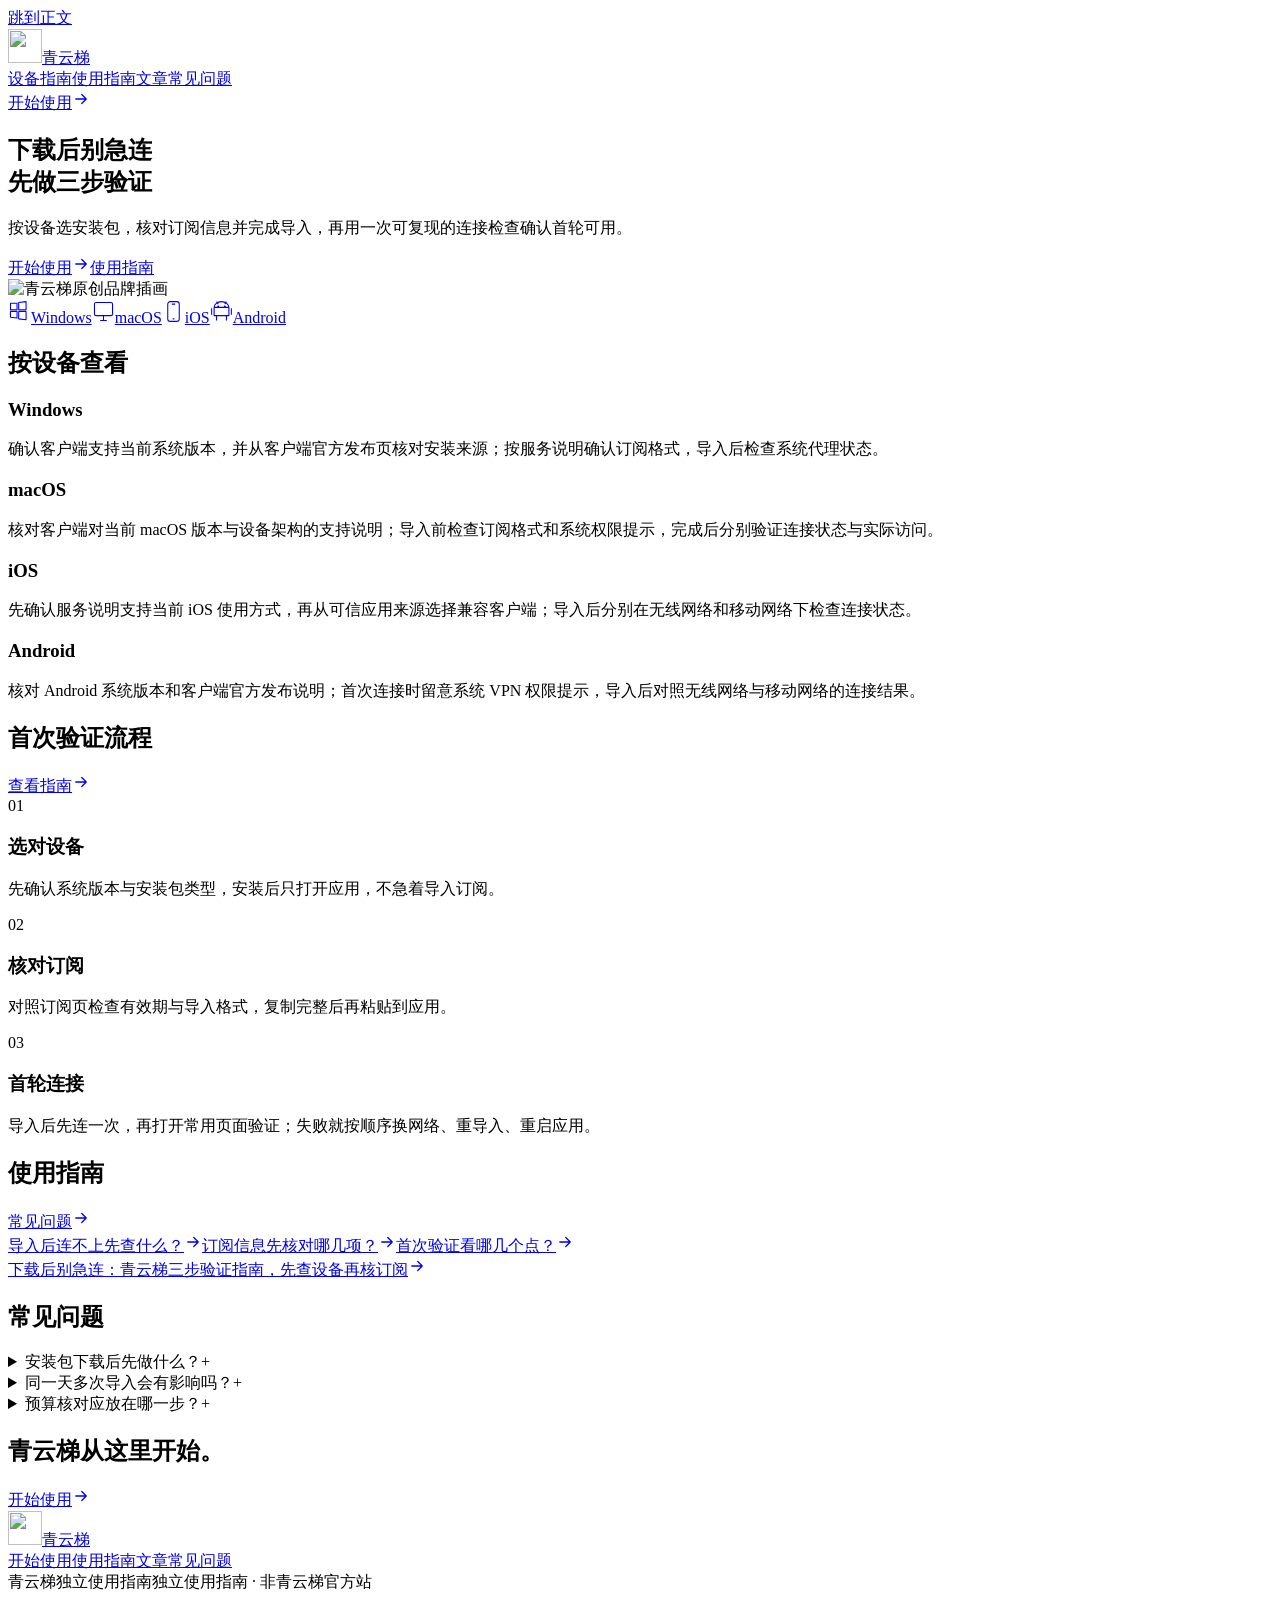
==== index.html @ 34359ef3 "Initialize static site" ====
<!doctype html>
<html lang="zh-CN"><head>
<meta charset="utf-8">
<meta name="viewport" content="width=device-width,initial-scale=1">
<meta name="robots" content="index,follow">
<meta name="description" content="按设备选安装包，核对订阅信息并完成导入，再用一次可复现的连接检查确认首轮可用。">
<title>青云梯使用指南：下载后别急连 先做三步验证</title>
<link rel="canonical" href="https://qingyuntop.com.cn/">
<link rel="icon" href="favicon.svg" type="image/svg+xml">
<meta property="og:type" content="website">
<meta property="og:site_name" content="青云梯使用指南">
<meta property="og:title" content="青云梯使用指南：下载后别急连 先做三步验证">
<meta property="og:description" content="按设备选安装包，核对订阅信息并完成导入，再用一次可复现的连接检查确认首轮可用。">
<meta property="og:url" content="https://qingyuntop.com.cn/">
<meta property="og:locale" content="zh_CN">
<meta name="twitter:card" content="summary">
<link rel="stylesheet" href="styles.css">
<link rel="stylesheet" href="polish.css">
<link rel="stylesheet" href="motion.css">
<script type="application/ld+json">{"@context":"https://schema.org","@type":"WebSite","name":"青云梯使用指南","url":"https://qingyuntop.com.cn/","description":"按设备选安装包，核对订阅信息并完成导入，再用一次可复现的连接检查确认首轮可用。","inLanguage":"zh-CN"}</script>
</head>

<body class="site steps" style="--accent:#32746b;--soft:#edf4f1"><a class="skip" href="#main">跳到正文</a>
<header class="site-header"><div class="nav-wrap"><a class="brand" href="#main" aria-label="青云梯首页"><img src="assets/logo.svg" width="34" height="34" alt=""><span>青云梯</span></a><nav aria-label="主导航"><a href="#devices">设备指南</a><a href="#guides">使用指南</a><a href="articles/qingyun-guide.html">文章</a><a href="#questions">常见问题</a></nav><a class="header-action" href="#start">开始使用<svg viewBox="0 0 24 24" width="18" height="18" fill="none" aria-hidden="true"><path d="M5 12h14m-6-6 6 6-6 6" stroke="currentColor" stroke-width="1.7" stroke-linecap="round" stroke-linejoin="round"/></svg></a></div></header>
<main id="main"><div class="hero-wrap"><section class="hero"><div class="hero-copy"><h1><span>下载后别急连<br>先做三步验证</span></h1><p>按设备选安装包，核对订阅信息并完成导入，再用一次可复现的连接检查确认首轮可用。</p><div class="actions"><a class="button" href="#start">开始使用<svg viewBox="0 0 24 24" width="18" height="18" fill="none" aria-hidden="true"><path d="M5 12h14m-6-6 6 6-6 6" stroke="currentColor" stroke-width="1.7" stroke-linecap="round" stroke-linejoin="round"/></svg></a><a class="text-link" href="#guides">使用指南</a></div></div><div class="hero-art"><img src="assets/qingyun-hero.svg" width="800" height="600" alt="青云梯原创品牌插画" fetchpriority="high"></div></section></div><div class="page-wrap"><nav id="devices" class="device-strip" aria-label="按设备查看指南"><a href="#device-windows"><svg viewBox="0 0 28 28" width="23" height="23" fill="none" stroke="currentColor" stroke-width="1.3" stroke-linejoin="round" aria-hidden="true"><path d="M3 4h8v8H3zm10-1 9-1v10h-9zM3 14h8v8l-8-1zm10 0h9v10l-9-1z"/></svg><span>Windows</span></a><a href="#device-macos"><svg viewBox="0 0 28 28" width="23" height="23" fill="none" stroke="currentColor" stroke-width="1.3" stroke-linejoin="round" aria-hidden="true"><rect x="3" y="3" width="22" height="16" rx="2"/><path d="M10 25h8m-4-6v6"/></svg><span>macOS</span></a><a href="#device-ios"><svg viewBox="0 0 28 28" width="23" height="23" fill="none" stroke="currentColor" stroke-width="1.3" stroke-linejoin="round" aria-hidden="true"><rect x="7" y="2" width="14" height="24" rx="3"/><path d="M12 5h4m-3 18h2"/></svg><span>iOS</span></a><a href="#device-android"><svg viewBox="0 0 28 28" width="23" height="23" fill="none" stroke="currentColor" stroke-width="1.3" stroke-linejoin="round" aria-hidden="true"><path d="M5 19h18V9H5v10ZM5 9a9 7 0 0 1 18 0M8 2l2 3m10-3-2 3M8 19v6m12-6v6M2 10v8m24-8v8"/><circle cx="10" cy="8" r=".6"/><circle cx="18" cy="8" r=".6"/></svg><span>Android</span></a></nav>
<section class="device-guides" aria-label="按设备核对指南"><div class="section-head"><h2>按设备查看</h2></div><div class="device-guide-grid"><article id="device-windows"><h3>Windows</h3><p>确认客户端支持当前系统版本，并从客户端官方发布页核对安装来源；按服务说明确认订阅格式，导入后检查系统代理状态。</p></article><article id="device-macos"><h3>macOS</h3><p>核对客户端对当前 macOS 版本与设备架构的支持说明；导入前检查订阅格式和系统权限提示，完成后分别验证连接状态与实际访问。</p></article><article id="device-ios"><h3>iOS</h3><p>先确认服务说明支持当前 iOS 使用方式，再从可信应用来源选择兼容客户端；导入后分别在无线网络和移动网络下检查连接状态。</p></article><article id="device-android"><h3>Android</h3><p>核对 Android 系统版本和客户端官方发布说明；首次连接时留意系统 VPN 权限提示，导入后对照无线网络与移动网络的连接结果。</p></article></div></section>
<section id="start" class="start-section"><div class="section-head"><h2>首次验证流程</h2><a href="#guides" class="text-link">查看指南<svg viewBox="0 0 24 24" width="18" height="18" fill="none" aria-hidden="true"><path d="M5 12h14m-6-6 6 6-6 6" stroke="currentColor" stroke-width="1.7" stroke-linecap="round" stroke-linejoin="round"/></svg></a></div><div class="start-grid"><article class="start-item"><span class="step-number">01</span><h3>选对设备</h3><p>先确认系统版本与安装包类型，安装后只打开应用，不急着导入订阅。</p></article><article class="start-item"><span class="step-number">02</span><h3>核对订阅</h3><p>对照订阅页检查有效期与导入格式，复制完整后再粘贴到应用。</p></article><article class="start-item"><span class="step-number">03</span><h3>首轮连接</h3><p>导入后先连一次，再打开常用页面验证；失败就按顺序换网络、重导入、重启应用。</p></article></div></section>
<section id="guides" class="guides-section"><div class="section-head"><h2>使用指南</h2><a href="#questions" class="text-link">常见问题<svg viewBox="0 0 24 24" width="18" height="18" fill="none" aria-hidden="true"><path d="M5 12h14m-6-6 6 6-6 6" stroke="currentColor" stroke-width="1.7" stroke-linecap="round" stroke-linejoin="round"/></svg></a></div><div class="guide-grid"><a class="guide-item" href="#question-1"><span class="guide-title">导入后连不上先查什么？</span><svg viewBox="0 0 24 24" width="18" height="18" fill="none" aria-hidden="true"><path d="M5 12h14m-6-6 6 6-6 6" stroke="currentColor" stroke-width="1.7" stroke-linecap="round" stroke-linejoin="round"/></svg></a><a class="guide-item" href="#question-2"><span class="guide-title">订阅信息先核对哪几项？</span><svg viewBox="0 0 24 24" width="18" height="18" fill="none" aria-hidden="true"><path d="M5 12h14m-6-6 6 6-6 6" stroke="currentColor" stroke-width="1.7" stroke-linecap="round" stroke-linejoin="round"/></svg></a><a class="guide-item" href="#question-3"><span class="guide-title">首次验证看哪几个点？</span><svg viewBox="0 0 24 24" width="18" height="18" fill="none" aria-hidden="true"><path d="M5 12h14m-6-6 6 6-6 6" stroke="currentColor" stroke-width="1.7" stroke-linecap="round" stroke-linejoin="round"/></svg></a></div><a class="article-entry" href="articles/qingyun-guide.html"><span>下载后别急连：青云梯三步验证指南，先查设备再核订阅</span><svg viewBox="0 0 24 24" width="18" height="18" fill="none" aria-hidden="true"><path d="M5 12h14m-6-6 6 6-6 6" stroke="currentColor" stroke-width="1.7" stroke-linecap="round" stroke-linejoin="round"/></svg></a></section>
<section id="questions" class="questions-section"><h2>常见问题</h2><div class="questions-list"><details id="question-1"><summary>安装包下载后先做什么？<span aria-hidden="true">+</span></summary><p>先核对系统版本与安装包类型，完成安装后只打开应用看首页状态，不急着粘贴订阅。</p></details><details id="question-2"><summary>同一天多次导入会有影响吗？<span aria-hidden="true">+</span></summary><p>不需要反复导入。每次导入后只做一次连接测试；若失败，先核对订阅是否完整与有效，再决定是否重新导入。</p></details><details id="question-3"><summary>预算核对应放在哪一步？<span aria-hidden="true">+</span></summary><p>放在确认订阅周期与续费方式之前：先列可接受周期和总支出，再对照订阅页；信息缺失就暂缓购买或续费。</p></details></div></section>
<section class="closing"><h2>青云梯<span>从这里开始。</span></h2><a href="#start" class="button">开始使用<svg viewBox="0 0 24 24" width="18" height="18" fill="none" aria-hidden="true"><path d="M5 12h14m-6-6 6 6-6 6" stroke="currentColor" stroke-width="1.7" stroke-linecap="round" stroke-linejoin="round"/></svg></a></section></div></main>
<footer><div class="footer-main"><a class="brand" href="#main"><img src="assets/logo.svg" width="34" height="34" alt=""><span>青云梯</span></a><nav aria-label="页脚导航"><a href="#start">开始使用</a><a href="#guides">使用指南</a><a href="articles/qingyun-guide.html">文章</a><a href="#questions">常见问题</a></nav></div><div class="footer-base"><span>青云梯独立使用指南</span><span>独立使用指南 · 非青云梯官方站</span></div></footer></body></html>
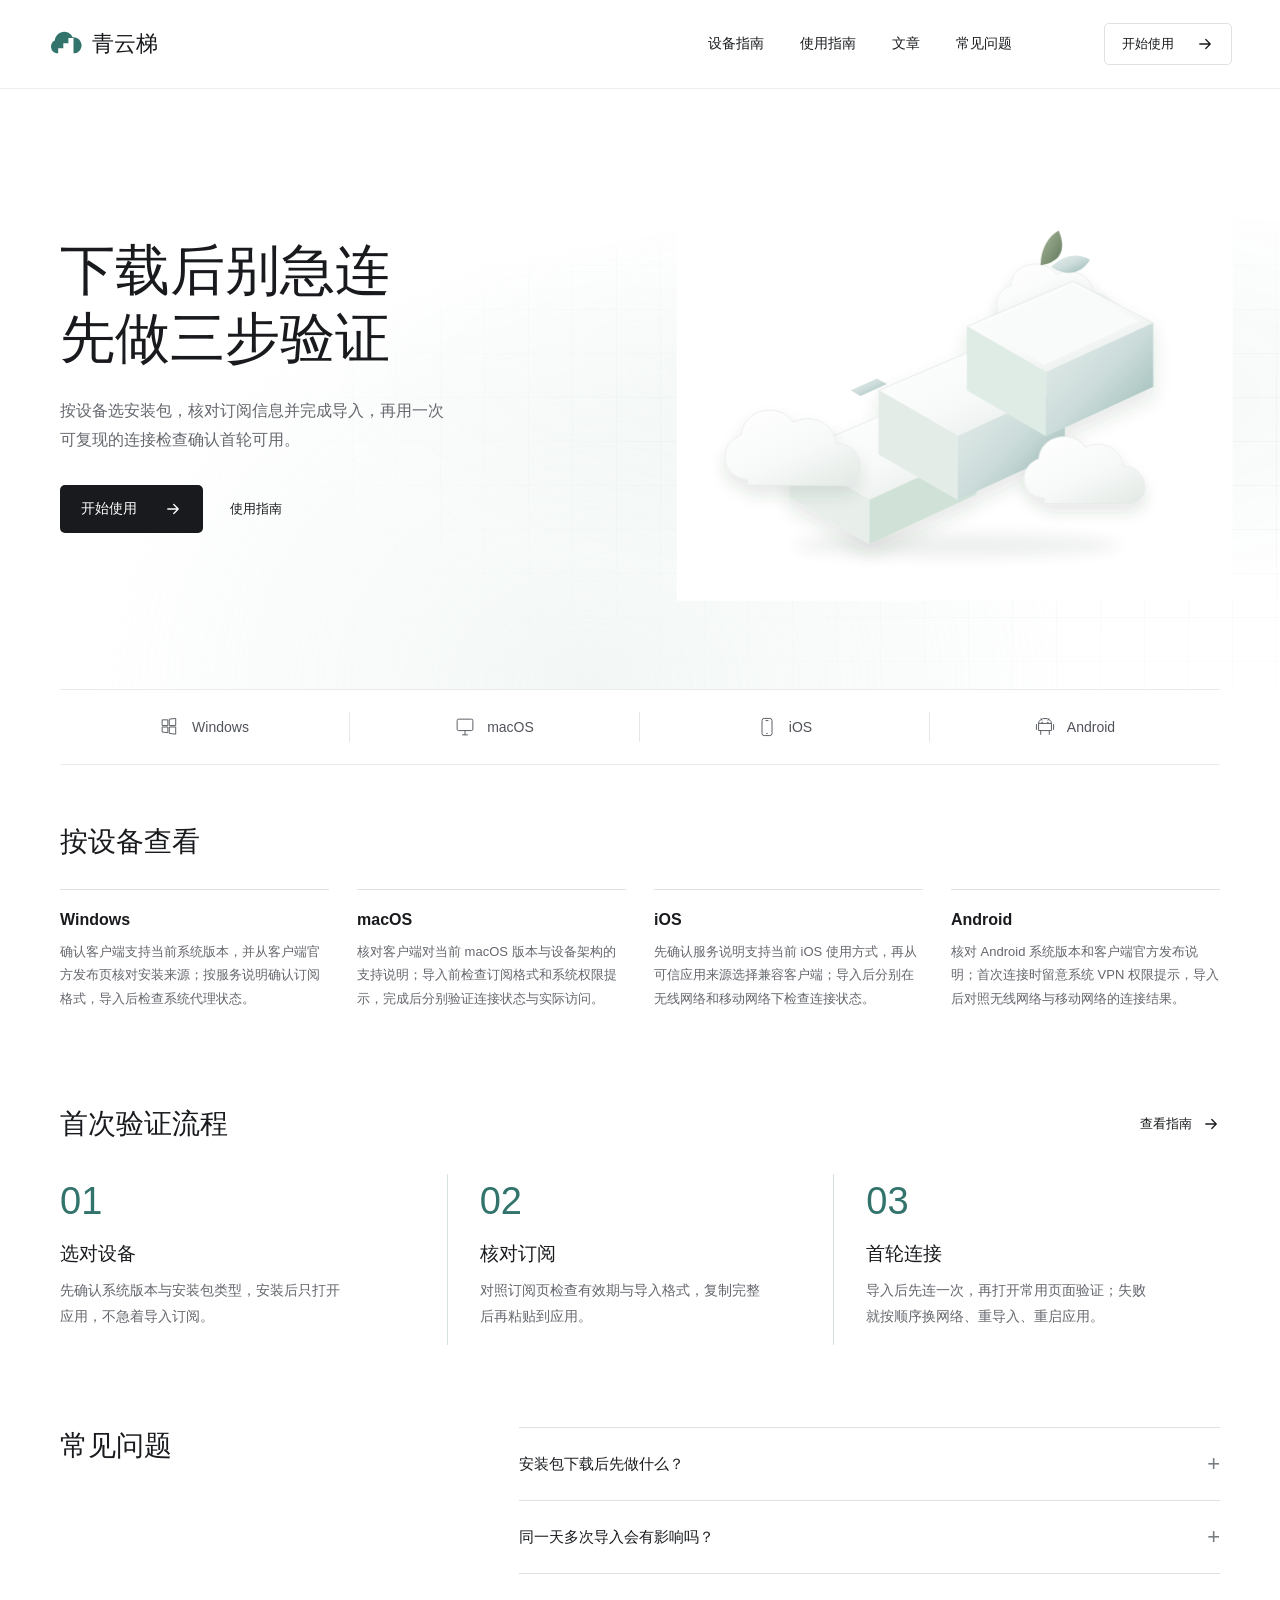
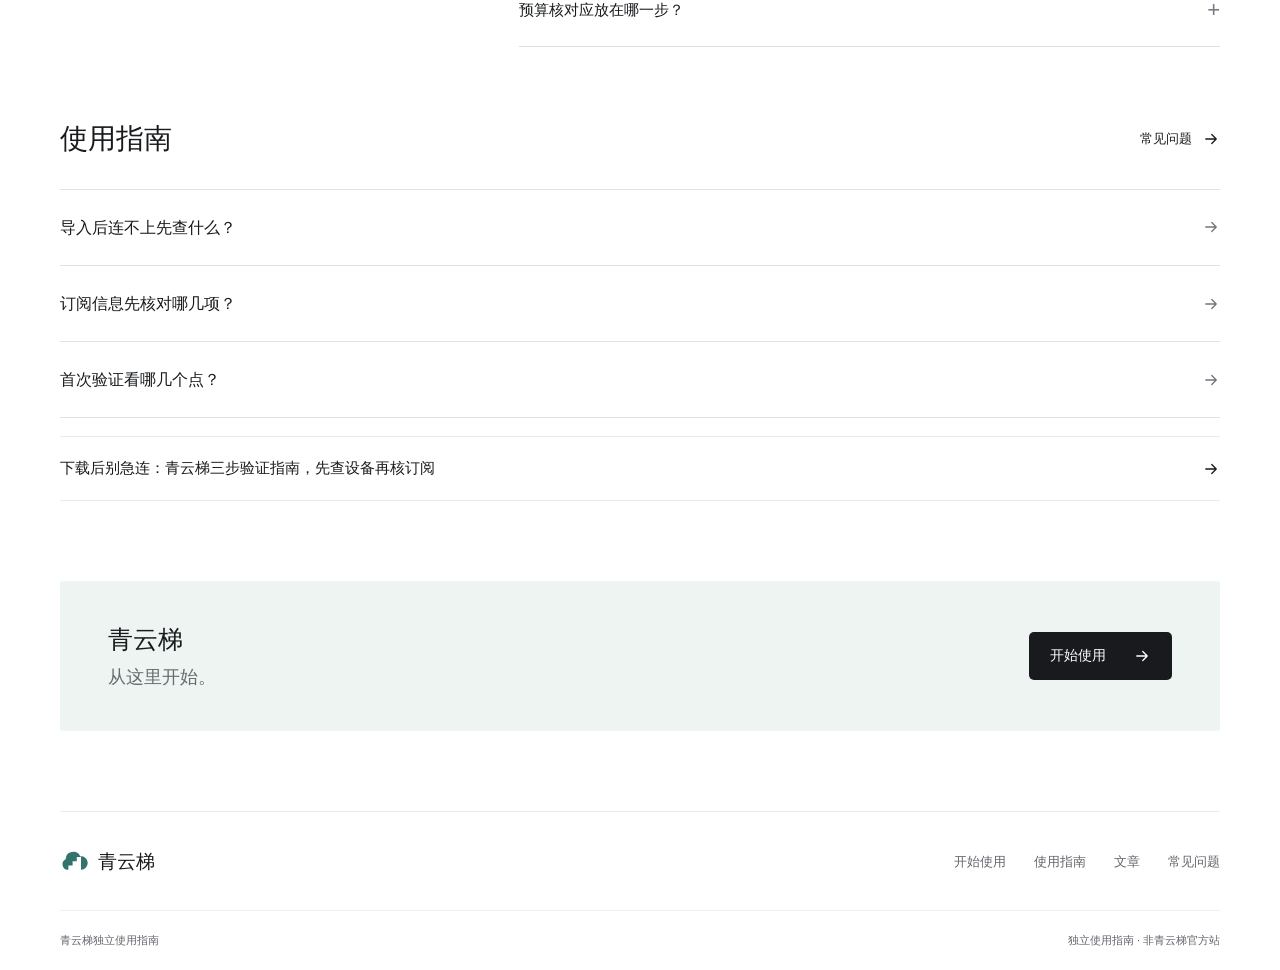
==== commit b3440e92: "feat: publish sponsored popup across site pages" ====
--- a/index.html
+++ b/index.html
@@ -1,31 +1,33 @@
-<!doctype html>
-<html lang="zh-CN"><head>
-<meta charset="utf-8">
-<meta name="viewport" content="width=device-width,initial-scale=1">
-<meta name="robots" content="index,follow">
-<meta name="description" content="按设备选安装包，核对订阅信息并完成导入，再用一次可复现的连接检查确认首轮可用。">
-<title>青云梯使用指南：下载后别急连 先做三步验证</title>
-<link rel="canonical" href="https://qingyuntop.com.cn/">
-<link rel="icon" href="favicon.svg" type="image/svg+xml">
-<meta property="og:type" content="website">
-<meta property="og:site_name" content="青云梯使用指南">
-<meta property="og:title" content="青云梯使用指南：下载后别急连 先做三步验证">
-<meta property="og:description" content="按设备选安装包，核对订阅信息并完成导入，再用一次可复现的连接检查确认首轮可用。">
-<meta property="og:url" content="https://qingyuntop.com.cn/">
-<meta property="og:locale" content="zh_CN">
-<meta name="twitter:card" content="summary">
-<link rel="stylesheet" href="styles.css">
-<link rel="stylesheet" href="polish.css">
-<link rel="stylesheet" href="motion.css">
-<script type="application/ld+json">{"@context":"https://schema.org","@type":"WebSite","name":"青云梯使用指南","url":"https://qingyuntop.com.cn/","description":"按设备选安装包，核对订阅信息并完成导入，再用一次可复现的连接检查确认首轮可用。","inLanguage":"zh-CN"}</script>
-</head>
-
-<body class="site steps" style="--accent:#32746b;--soft:#edf4f1"><a class="skip" href="#main">跳到正文</a>
-<header class="site-header"><div class="nav-wrap"><a class="brand" href="#main" aria-label="青云梯首页"><img src="assets/logo.svg" width="34" height="34" alt=""><span>青云梯</span></a><nav aria-label="主导航"><a href="#devices">设备指南</a><a href="#guides">使用指南</a><a href="articles/qingyun-guide.html">文章</a><a href="#questions">常见问题</a></nav><a class="header-action" href="#start">开始使用<svg viewBox="0 0 24 24" width="18" height="18" fill="none" aria-hidden="true"><path d="M5 12h14m-6-6 6 6-6 6" stroke="currentColor" stroke-width="1.7" stroke-linecap="round" stroke-linejoin="round"/></svg></a></div></header>
-<main id="main"><div class="hero-wrap"><section class="hero"><div class="hero-copy"><h1><span>下载后别急连<br>先做三步验证</span></h1><p>按设备选安装包，核对订阅信息并完成导入，再用一次可复现的连接检查确认首轮可用。</p><div class="actions"><a class="button" href="#start">开始使用<svg viewBox="0 0 24 24" width="18" height="18" fill="none" aria-hidden="true"><path d="M5 12h14m-6-6 6 6-6 6" stroke="currentColor" stroke-width="1.7" stroke-linecap="round" stroke-linejoin="round"/></svg></a><a class="text-link" href="#guides">使用指南</a></div></div><div class="hero-art"><img src="assets/qingyun-hero.svg" width="800" height="600" alt="青云梯原创品牌插画" fetchpriority="high"></div></section></div><div class="page-wrap"><nav id="devices" class="device-strip" aria-label="按设备查看指南"><a href="#device-windows"><svg viewBox="0 0 28 28" width="23" height="23" fill="none" stroke="currentColor" stroke-width="1.3" stroke-linejoin="round" aria-hidden="true"><path d="M3 4h8v8H3zm10-1 9-1v10h-9zM3 14h8v8l-8-1zm10 0h9v10l-9-1z"/></svg><span>Windows</span></a><a href="#device-macos"><svg viewBox="0 0 28 28" width="23" height="23" fill="none" stroke="currentColor" stroke-width="1.3" stroke-linejoin="round" aria-hidden="true"><rect x="3" y="3" width="22" height="16" rx="2"/><path d="M10 25h8m-4-6v6"/></svg><span>macOS</span></a><a href="#device-ios"><svg viewBox="0 0 28 28" width="23" height="23" fill="none" stroke="currentColor" stroke-width="1.3" stroke-linejoin="round" aria-hidden="true"><rect x="7" y="2" width="14" height="24" rx="3"/><path d="M12 5h4m-3 18h2"/></svg><span>iOS</span></a><a href="#device-android"><svg viewBox="0 0 28 28" width="23" height="23" fill="none" stroke="currentColor" stroke-width="1.3" stroke-linejoin="round" aria-hidden="true"><path d="M5 19h18V9H5v10ZM5 9a9 7 0 0 1 18 0M8 2l2 3m10-3-2 3M8 19v6m12-6v6M2 10v8m24-8v8"/><circle cx="10" cy="8" r=".6"/><circle cx="18" cy="8" r=".6"/></svg><span>Android</span></a></nav>
-<section class="device-guides" aria-label="按设备核对指南"><div class="section-head"><h2>按设备查看</h2></div><div class="device-guide-grid"><article id="device-windows"><h3>Windows</h3><p>确认客户端支持当前系统版本，并从客户端官方发布页核对安装来源；按服务说明确认订阅格式，导入后检查系统代理状态。</p></article><article id="device-macos"><h3>macOS</h3><p>核对客户端对当前 macOS 版本与设备架构的支持说明；导入前检查订阅格式和系统权限提示，完成后分别验证连接状态与实际访问。</p></article><article id="device-ios"><h3>iOS</h3><p>先确认服务说明支持当前 iOS 使用方式，再从可信应用来源选择兼容客户端；导入后分别在无线网络和移动网络下检查连接状态。</p></article><article id="device-android"><h3>Android</h3><p>核对 Android 系统版本和客户端官方发布说明；首次连接时留意系统 VPN 权限提示，导入后对照无线网络与移动网络的连接结果。</p></article></div></section>
-<section id="start" class="start-section"><div class="section-head"><h2>首次验证流程</h2><a href="#guides" class="text-link">查看指南<svg viewBox="0 0 24 24" width="18" height="18" fill="none" aria-hidden="true"><path d="M5 12h14m-6-6 6 6-6 6" stroke="currentColor" stroke-width="1.7" stroke-linecap="round" stroke-linejoin="round"/></svg></a></div><div class="start-grid"><article class="start-item"><span class="step-number">01</span><h3>选对设备</h3><p>先确认系统版本与安装包类型，安装后只打开应用，不急着导入订阅。</p></article><article class="start-item"><span class="step-number">02</span><h3>核对订阅</h3><p>对照订阅页检查有效期与导入格式，复制完整后再粘贴到应用。</p></article><article class="start-item"><span class="step-number">03</span><h3>首轮连接</h3><p>导入后先连一次，再打开常用页面验证；失败就按顺序换网络、重导入、重启应用。</p></article></div></section>
-<section id="guides" class="guides-section"><div class="section-head"><h2>使用指南</h2><a href="#questions" class="text-link">常见问题<svg viewBox="0 0 24 24" width="18" height="18" fill="none" aria-hidden="true"><path d="M5 12h14m-6-6 6 6-6 6" stroke="currentColor" stroke-width="1.7" stroke-linecap="round" stroke-linejoin="round"/></svg></a></div><div class="guide-grid"><a class="guide-item" href="#question-1"><span class="guide-title">导入后连不上先查什么？</span><svg viewBox="0 0 24 24" width="18" height="18" fill="none" aria-hidden="true"><path d="M5 12h14m-6-6 6 6-6 6" stroke="currentColor" stroke-width="1.7" stroke-linecap="round" stroke-linejoin="round"/></svg></a><a class="guide-item" href="#question-2"><span class="guide-title">订阅信息先核对哪几项？</span><svg viewBox="0 0 24 24" width="18" height="18" fill="none" aria-hidden="true"><path d="M5 12h14m-6-6 6 6-6 6" stroke="currentColor" stroke-width="1.7" stroke-linecap="round" stroke-linejoin="round"/></svg></a><a class="guide-item" href="#question-3"><span class="guide-title">首次验证看哪几个点？</span><svg viewBox="0 0 24 24" width="18" height="18" fill="none" aria-hidden="true"><path d="M5 12h14m-6-6 6 6-6 6" stroke="currentColor" stroke-width="1.7" stroke-linecap="round" stroke-linejoin="round"/></svg></a></div><a class="article-entry" href="articles/qingyun-guide.html"><span>下载后别急连：青云梯三步验证指南，先查设备再核订阅</span><svg viewBox="0 0 24 24" width="18" height="18" fill="none" aria-hidden="true"><path d="M5 12h14m-6-6 6 6-6 6" stroke="currentColor" stroke-width="1.7" stroke-linecap="round" stroke-linejoin="round"/></svg></a></section>
-<section id="questions" class="questions-section"><h2>常见问题</h2><div class="questions-list"><details id="question-1"><summary>安装包下载后先做什么？<span aria-hidden="true">+</span></summary><p>先核对系统版本与安装包类型，完成安装后只打开应用看首页状态，不急着粘贴订阅。</p></details><details id="question-2"><summary>同一天多次导入会有影响吗？<span aria-hidden="true">+</span></summary><p>不需要反复导入。每次导入后只做一次连接测试；若失败，先核对订阅是否完整与有效，再决定是否重新导入。</p></details><details id="question-3"><summary>预算核对应放在哪一步？<span aria-hidden="true">+</span></summary><p>放在确认订阅周期与续费方式之前：先列可接受周期和总支出，再对照订阅页；信息缺失就暂缓购买或续费。</p></details></div></section>
-<section class="closing"><h2>青云梯<span>从这里开始。</span></h2><a href="#start" class="button">开始使用<svg viewBox="0 0 24 24" width="18" height="18" fill="none" aria-hidden="true"><path d="M5 12h14m-6-6 6 6-6 6" stroke="currentColor" stroke-width="1.7" stroke-linecap="round" stroke-linejoin="round"/></svg></a></section></div></main>
-<footer><div class="footer-main"><a class="brand" href="#main"><img src="assets/logo.svg" width="34" height="34" alt=""><span>青云梯</span></a><nav aria-label="页脚导航"><a href="#start">开始使用</a><a href="#guides">使用指南</a><a href="articles/qingyun-guide.html">文章</a><a href="#questions">常见问题</a></nav></div><div class="footer-base"><span>青云梯独立使用指南</span><span>独立使用指南 · 非青云梯官方站</span></div></footer></body></html>+<!doctype html>
+<html lang="zh-CN"><head>
+<meta charset="utf-8">
+<meta name="viewport" content="width=device-width,initial-scale=1">
+<meta name="robots" content="index,follow">
+<meta name="description" content="按设备选安装包，核对订阅信息并完成导入，再用一次可复现的连接检查确认首轮可用。">
+<title>青云梯使用指南：下载后别急连 先做三步验证</title>
+<link rel="canonical" href="https://qingyuntop.com.cn/">
+<link rel="icon" href="favicon.svg" type="image/svg+xml">
+<meta property="og:type" content="website">
+<meta property="og:site_name" content="青云梯使用指南">
+<meta property="og:title" content="青云梯使用指南：下载后别急连 先做三步验证">
+<meta property="og:description" content="按设备选安装包，核对订阅信息并完成导入，再用一次可复现的连接检查确认首轮可用。">
+<meta property="og:url" content="https://qingyuntop.com.cn/">
+<meta property="og:locale" content="zh_CN">
+<meta name="twitter:card" content="summary">
+<link rel="stylesheet" href="styles.css">
+<link rel="stylesheet" href="polish.css">
+<link rel="stylesheet" href="motion.css">
+<link rel="stylesheet" href="popup.css">
+<script type="application/ld+json">{"@context":"https://schema.org","@type":"WebSite","name":"青云梯使用指南","url":"https://qingyuntop.com.cn/","description":"按设备选安装包，核对订阅信息并完成导入，再用一次可复现的连接检查确认首轮可用。","inLanguage":"zh-CN"}</script>
+</head>
+
+<body class="site steps" style="--accent:#32746b;--soft:#edf4f1"><a class="skip" href="#main">跳到正文</a>
+<header class="site-header"><div class="nav-wrap"><a class="brand" href="#main" aria-label="青云梯首页"><img src="assets/logo.svg" width="34" height="34" alt=""><span>青云梯</span></a><nav aria-label="主导航"><a href="#devices">设备指南</a><a href="#guides">使用指南</a><a href="articles/qingyun-guide.html">文章</a><a href="#questions">常见问题</a></nav><a class="header-action" href="#start">开始使用<svg viewBox="0 0 24 24" width="18" height="18" fill="none" aria-hidden="true"><path d="M5 12h14m-6-6 6 6-6 6" stroke="currentColor" stroke-width="1.7" stroke-linecap="round" stroke-linejoin="round"/></svg></a></div></header>
+<main id="main"><div class="hero-wrap"><section class="hero"><div class="hero-copy"><h1><span>下载后别急连<br>先做三步验证</span></h1><p>按设备选安装包，核对订阅信息并完成导入，再用一次可复现的连接检查确认首轮可用。</p><div class="actions"><a class="button" href="#start">开始使用<svg viewBox="0 0 24 24" width="18" height="18" fill="none" aria-hidden="true"><path d="M5 12h14m-6-6 6 6-6 6" stroke="currentColor" stroke-width="1.7" stroke-linecap="round" stroke-linejoin="round"/></svg></a><a class="text-link" href="#guides">使用指南</a></div></div><div class="hero-art"><img src="assets/qingyun-hero.svg" width="800" height="600" alt="青云梯原创品牌插画" fetchpriority="high"></div></section></div><div class="page-wrap"><nav id="devices" class="device-strip" aria-label="按设备查看指南"><a href="#device-windows"><svg viewBox="0 0 28 28" width="23" height="23" fill="none" stroke="currentColor" stroke-width="1.3" stroke-linejoin="round" aria-hidden="true"><path d="M3 4h8v8H3zm10-1 9-1v10h-9zM3 14h8v8l-8-1zm10 0h9v10l-9-1z"/></svg><span>Windows</span></a><a href="#device-macos"><svg viewBox="0 0 28 28" width="23" height="23" fill="none" stroke="currentColor" stroke-width="1.3" stroke-linejoin="round" aria-hidden="true"><rect x="3" y="3" width="22" height="16" rx="2"/><path d="M10 25h8m-4-6v6"/></svg><span>macOS</span></a><a href="#device-ios"><svg viewBox="0 0 28 28" width="23" height="23" fill="none" stroke="currentColor" stroke-width="1.3" stroke-linejoin="round" aria-hidden="true"><rect x="7" y="2" width="14" height="24" rx="3"/><path d="M12 5h4m-3 18h2"/></svg><span>iOS</span></a><a href="#device-android"><svg viewBox="0 0 28 28" width="23" height="23" fill="none" stroke="currentColor" stroke-width="1.3" stroke-linejoin="round" aria-hidden="true"><path d="M5 19h18V9H5v10ZM5 9a9 7 0 0 1 18 0M8 2l2 3m10-3-2 3M8 19v6m12-6v6M2 10v8m24-8v8"/><circle cx="10" cy="8" r=".6"/><circle cx="18" cy="8" r=".6"/></svg><span>Android</span></a></nav>
+<section class="device-guides" aria-label="按设备核对指南"><div class="section-head"><h2>按设备查看</h2></div><div class="device-guide-grid"><article id="device-windows"><h3>Windows</h3><p>确认客户端支持当前系统版本，并从客户端官方发布页核对安装来源；按服务说明确认订阅格式，导入后检查系统代理状态。</p></article><article id="device-macos"><h3>macOS</h3><p>核对客户端对当前 macOS 版本与设备架构的支持说明；导入前检查订阅格式和系统权限提示，完成后分别验证连接状态与实际访问。</p></article><article id="device-ios"><h3>iOS</h3><p>先确认服务说明支持当前 iOS 使用方式，再从可信应用来源选择兼容客户端；导入后分别在无线网络和移动网络下检查连接状态。</p></article><article id="device-android"><h3>Android</h3><p>核对 Android 系统版本和客户端官方发布说明；首次连接时留意系统 VPN 权限提示，导入后对照无线网络与移动网络的连接结果。</p></article></div></section>
+<section id="start" class="start-section"><div class="section-head"><h2>首次验证流程</h2><a href="#guides" class="text-link">查看指南<svg viewBox="0 0 24 24" width="18" height="18" fill="none" aria-hidden="true"><path d="M5 12h14m-6-6 6 6-6 6" stroke="currentColor" stroke-width="1.7" stroke-linecap="round" stroke-linejoin="round"/></svg></a></div><div class="start-grid"><article class="start-item"><span class="step-number">01</span><h3>选对设备</h3><p>先确认系统版本与安装包类型，安装后只打开应用，不急着导入订阅。</p></article><article class="start-item"><span class="step-number">02</span><h3>核对订阅</h3><p>对照订阅页检查有效期与导入格式，复制完整后再粘贴到应用。</p></article><article class="start-item"><span class="step-number">03</span><h3>首轮连接</h3><p>导入后先连一次，再打开常用页面验证；失败就按顺序换网络、重导入、重启应用。</p></article></div></section>
+<section id="guides" class="guides-section"><div class="section-head"><h2>使用指南</h2><a href="#questions" class="text-link">常见问题<svg viewBox="0 0 24 24" width="18" height="18" fill="none" aria-hidden="true"><path d="M5 12h14m-6-6 6 6-6 6" stroke="currentColor" stroke-width="1.7" stroke-linecap="round" stroke-linejoin="round"/></svg></a></div><div class="guide-grid"><a class="guide-item" href="#question-1"><span class="guide-title">导入后连不上先查什么？</span><svg viewBox="0 0 24 24" width="18" height="18" fill="none" aria-hidden="true"><path d="M5 12h14m-6-6 6 6-6 6" stroke="currentColor" stroke-width="1.7" stroke-linecap="round" stroke-linejoin="round"/></svg></a><a class="guide-item" href="#question-2"><span class="guide-title">订阅信息先核对哪几项？</span><svg viewBox="0 0 24 24" width="18" height="18" fill="none" aria-hidden="true"><path d="M5 12h14m-6-6 6 6-6 6" stroke="currentColor" stroke-width="1.7" stroke-linecap="round" stroke-linejoin="round"/></svg></a><a class="guide-item" href="#question-3"><span class="guide-title">首次验证看哪几个点？</span><svg viewBox="0 0 24 24" width="18" height="18" fill="none" aria-hidden="true"><path d="M5 12h14m-6-6 6 6-6 6" stroke="currentColor" stroke-width="1.7" stroke-linecap="round" stroke-linejoin="round"/></svg></a></div><a class="article-entry" href="articles/qingyun-guide.html"><span>下载后别急连：青云梯三步验证指南，先查设备再核订阅</span><svg viewBox="0 0 24 24" width="18" height="18" fill="none" aria-hidden="true"><path d="M5 12h14m-6-6 6 6-6 6" stroke="currentColor" stroke-width="1.7" stroke-linecap="round" stroke-linejoin="round"/></svg></a></section>
+<section id="questions" class="questions-section"><h2>常见问题</h2><div class="questions-list"><details id="question-1"><summary>安装包下载后先做什么？<span aria-hidden="true">+</span></summary><p>先核对系统版本与安装包类型，完成安装后只打开应用看首页状态，不急着粘贴订阅。</p></details><details id="question-2"><summary>同一天多次导入会有影响吗？<span aria-hidden="true">+</span></summary><p>不需要反复导入。每次导入后只做一次连接测试；若失败，先核对订阅是否完整与有效，再决定是否重新导入。</p></details><details id="question-3"><summary>预算核对应放在哪一步？<span aria-hidden="true">+</span></summary><p>放在确认订阅周期与续费方式之前：先列可接受周期和总支出，再对照订阅页；信息缺失就暂缓购买或续费。</p></details></div></section>
+<section class="closing"><h2>青云梯<span>从这里开始。</span></h2><a href="#start" class="button">开始使用<svg viewBox="0 0 24 24" width="18" height="18" fill="none" aria-hidden="true"><path d="M5 12h14m-6-6 6 6-6 6" stroke="currentColor" stroke-width="1.7" stroke-linecap="round" stroke-linejoin="round"/></svg></a></section></div></main>
+<footer><div class="footer-main"><a class="brand" href="#main"><img src="assets/logo.svg" width="34" height="34" alt=""><span>青云梯</span></a><nav aria-label="页脚导航"><a href="#start">开始使用</a><a href="#guides">使用指南</a><a href="articles/qingyun-guide.html">文章</a><a href="#questions">常见问题</a></nav></div><div class="footer-base"><span>青云梯独立使用指南</span><span>独立使用指南 · 非青云梯官方站</span></div></footer><script src="popup.js" defer></script>
+</body></html>
--- a/styles.css
+++ b/styles.css
@@ -0,0 +1,22 @@
+:root{font-family:"Segoe UI","PingFang SC","Microsoft YaHei",sans-serif;color:#181a1d;background:#fff;font-synthesis:none;font-size:16px;-webkit-font-smoothing:antialiased;font-kerning:normal}*{box-sizing:border-box}html{scroll-behavior:smooth;scroll-padding-top:100px}body{margin:0}a{color:inherit;text-decoration:none}a:focus-visible,summary:focus-visible{outline:3px solid var(--accent,#2768a4);outline-offset:6px}button,a,summary{-webkit-tap-highlight-color:transparent}img,svg{vertical-align:middle}img{max-width:100%;height:auto}h1,h2,h3,p{margin:0}h2{font-size:28px;letter-spacing:0;line-height:1.35}h3{font-size:19px;line-height:1.5;font-weight:650}p{line-height:1.9;color:#64676d}svg{flex-shrink:0}.skip{position:fixed;top:-80px;left:16px;padding:12px 20px;background:#181a1d;color:#fff;z-index:9}.skip:focus{top:12px}.site-header{border-bottom:1px solid #eeeeef;background:#fff}.nav-wrap{max-width:1248px;margin:auto;min-height:88px;display:flex;align-items:center;justify-content:space-between;gap:40px}.brand{display:inline-flex;align-items:center;gap:10px;font-size:22px;font-weight:750;letter-spacing:0;white-space:nowrap}.site-header nav{display:flex;gap:36px;margin-left:auto;margin-right:52px;font-size:14px;font-weight:550}.site-header nav a{padding:16px 0}.site-header nav a:hover,footer nav a:hover,.text-link:hover{color:var(--accent)}.header-action{height:42px;padding:0 17px;display:flex;gap:22px;align-items:center;font-size:13px;border:1px solid #dfe1e4;border-radius:5px;transition:background .15s}.header-action:hover{background:var(--soft)}.hero-wrap{max-width:1440px;margin:auto;overflow:hidden}.hero{max-width:1200px;margin:auto;display:grid;grid-template-columns:1fr 1.05fr;gap:44px;align-items:center;min-height:590px;padding:42px 0 50px}.hero-copy{position:relative;z-index:1}.hero h1{font-size:23px;line-height:1.5;letter-spacing:0;font-weight:650}.hero h1 span{display:block;font-size:58px;line-height:1.23;letter-spacing:0;font-weight:780;margin-top:13px;max-width:620px;text-wrap:balance}.hero p{font-size:16px;line-height:1.85;max-width:390px;margin-top:23px;text-wrap:pretty}.actions{display:flex;gap:27px;align-items:center;margin-top:30px}.button{background:#181a1d;color:#fff;display:inline-flex;align-items:center;justify-content:space-between;gap:27px;min-height:48px;padding:0 21px;border-radius:5px;font-size:14px;font-weight:600;transition:background .15s}.button:hover{background:var(--accent)}.text-link{display:inline-flex;align-items:center;gap:10px;font-size:13px;min-height:44px;font-weight:550;white-space:nowrap}.hero-art{min-width:0;position:relative}.hero-art img{width:100%;display:block}.page-wrap{max-width:1200px;margin:auto}.device-strip{display:grid;grid-template-columns:repeat(4,1fr);border-block:1px solid #e8eaec;padding:22px 0;gap:0}.device-strip a{display:flex;justify-content:center;align-items:center;gap:12px;color:#50545a;font-size:14px;min-height:30px;border-right:1px solid #e4e6e8}.device-strip a:last-child{border:0}.device-strip a:hover{color:var(--accent)}.device-strip svg{width:20px;height:20px}.start-section{padding:74px 0 0}.section-head{display:flex;align-items:center;justify-content:space-between;gap:30px;margin-bottom:28px}.start-grid{display:grid;grid-template-columns:repeat(3,1fr);gap:44px}.start-item{padding:24px 0 28px;border-top:1px solid #dedfe2;position:relative}.step-number{display:block;font-size:13px;font-variant-numeric:tabular-nums;color:var(--accent);margin-bottom:21px}.start-item p{font-size:14px;line-height:1.8;margin-top:10px;max-width:290px}.guides-section{padding:70px 0 0}.guide-grid{display:grid;grid-template-columns:repeat(3,1fr);gap:28px}.guide-item{display:grid;grid-template-columns:1fr 18px;column-gap:20px;align-items:start}.guide-image{grid-column:1/-1;aspect-ratio:1.78;background:var(--soft);border-radius:8px;margin-bottom:20px;overflow:hidden}.guide-image img{width:100%;height:100%;object-fit:cover;mix-blend-mode:multiply;transition:transform .3s}.guide-item:hover .guide-image img{transform:scale(1.035)}.guide-title{font-size:16px;line-height:1.7;font-weight:600;max-width:310px}.guide-item>svg{margin-top:5px;color:#70747a}.questions-section{display:grid;grid-template-columns:1fr 1.8fr;gap:70px;padding:82px 0 0}.questions-list{border-top:1px solid #dedfe2}details{border-bottom:1px solid #dedfe2}summary{display:flex;align-items:center;justify-content:space-between;gap:25px;min-height:72px;padding:15px 0;font-size:15px;line-height:1.6;cursor:pointer;list-style:none}summary::-webkit-details-marker{display:none}summary span{font-size:22px;line-height:1;font-weight:300;color:#767a81}details[open] summary span{transform:rotate(45deg)}details p{font-size:14px;max-width:600px;padding:0 28px 23px 0}.closing{display:flex;align-items:center;justify-content:space-between;gap:32px;background:var(--soft);padding:42px 48px;margin:80px 0;border-radius:9px}.closing h2{font-size:25px}.closing h2 span{display:block;font-weight:450;font-size:18px;color:#666a70;margin-top:8px}footer{border-top:1px solid #e8eaec;max-width:1200px;margin:auto;padding:36px 0 22px}.footer-main{display:flex;align-items:center;justify-content:space-between;gap:32px}.footer-main .brand{font-size:19px}.footer-main .brand img{width:28px;height:28px}footer nav{display:flex;gap:28px;font-size:13px;color:#62666b}.footer-base{display:flex;justify-content:space-between;font-size:11px;color:#74787e;margin-top:34px;padding-top:22px;border-top:1px solid #efeff0}
+/* Each composition is deliberately rebuilt around its brand illustration. */
+.arch .hero{grid-template-columns:.95fr 1.1fr;gap:54px}.arch .hero h1 span{font-size:63px;max-width:430px}.arch .hero-art{transform:scale(1.07)}.arch .button{background:var(--accent)}
+.reverse .hero{grid-template-columns:1.04fr 1fr;gap:78px;min-height:570px}.reverse .hero-art{margin-left:-25px;transform:scale(1.06)}.reverse .hero h1 span{font-size:58px}.reverse .start-grid{gap:0;border:1px solid #e4e7db;border-radius:9px;background:var(--soft)}.reverse .start-item{border:0;border-right:1px solid #dce1ce;padding:30px}.reverse .start-item:last-child{border-right:0}.reverse .step-number{color:#586c27}.reverse .closing{border-radius:0;background:#fff;border-top:1px solid #e3e6dc;padding:40px 0;margin-bottom:48px}
+.bloom .hero{display:flex;flex-direction:column;gap:0;text-align:center;min-height:745px;padding-top:48px;padding-bottom:0;position:relative}.bloom .hero-copy{max-width:680px}.bloom .hero h1{font-size:19px}.bloom .hero h1 span{font-size:55px;max-width:680px;margin-top:12px;line-height:1.2}.bloom .hero h1 br{display:none}.bloom .hero p{max-width:none;font-size:15px;margin-top:16px}.bloom .actions{justify-content:center;margin-top:23px}.bloom .hero-art{width:670px;margin-top:-5px;margin-bottom:-25px;flex:1}.bloom .hero-art img{height:355px;object-fit:cover;object-position:50% 50%}.bloom .button{background:var(--accent)}.bloom .start-item{text-align:center;padding-top:25px}.bloom .start-item p{margin:8px auto}.bloom .guide-image{border-radius:50% 50% 8px 8px}.bloom .closing{border-radius:60px 8px 60px 8px}
+.flight .hero{min-height:575px;grid-template-columns:1fr 1.2fr;gap:24px}.flight .hero h1 span{font-size:60px}.flight .hero-art{transform:scale(1.14) translateX(10px)}.flight .hero-wrap{background:linear-gradient(180deg,#fff 15%,#f7fafd 100%)}.flight .device-strip{border-top:0}.flight .start-grid{gap:26px}.flight .start-item{background:#f5f8fb;border:0;padding:30px;border-radius:7px}.flight .guide-item{grid-template-columns:1fr 18px}.flight .guide-image{aspect-ratio:1.6}.flight .closing{background:#edf3f8}
+.steps .hero{grid-template-columns:1fr .91fr;gap:110px;min-height:600px}.steps .hero h1 span{font-size:62px}.steps .hero-art{transform:translateY(8px) scale(1.05)}.steps .start-grid{gap:0}.steps .start-item{border:0;border-left:1px solid #d6e2dd;padding:8px 32px 16px}.steps .start-item:first-child{padding-left:0;border:0}.steps .step-number{font-size:38px;line-height:1;font-weight:300;color:#92b0a4;margin-bottom:20px}.steps .guide-item:nth-child(2){padding-top:26px}.steps .guide-item:nth-child(3){padding-top:52px}.steps .closing{border-radius:3px}
+.bolt .hero{grid-template-columns:1.1fr 1fr;gap:22px;min-height:590px;position:relative}.bolt .hero h1 span{font-size:61px;letter-spacing:-.075em}.bolt .hero-art{transform:scale(1.1)}.bolt .hero-wrap{background:#fbfaf7}.bolt .button{border-radius:1px}.bolt .header-action{border-radius:1px}.bolt .start-grid{gap:0;border-block:1px solid #dedcd7}.bolt .start-item{border:0;padding:27px 30px;border-right:1px solid #dedcd7}.bolt .start-item:first-child{padding-left:0}.bolt .start-item:last-child{border:0}.bolt .step-number{margin-bottom:13px}.bolt .guide-image{border-radius:0}.bolt .closing{border-radius:0;background:#1e1f20;color:#fff}.bolt .closing h2 span{color:#c3c4c6}.bolt .closing .button{background:#fff;color:#181a1d}
+.precision .site-header{border-bottom:0}.precision .brand{letter-spacing:-.035em}.precision .hero-wrap{padding:0 32px}.precision .hero{background:#f4f4f7;border-radius:10px;max-width:1376px;grid-template-columns:.9fr 1.2fr;padding:55px 88px 55px 88px;gap:30px;min-height:590px}.precision .hero h1{font-size:38px;letter-spacing:-.06em}.precision .hero h1 span{font-size:60px;margin-top:14px;max-width:450px}.precision .hero-art{transform:scale(1.06)}.precision .device-strip{margin-top:28px}.precision .start-grid{gap:24px}.precision .start-item{border:1px solid #e1e1e6;padding:25px 28px;border-radius:6px}.precision .step-number{font-size:12px;letter-spacing:.1em;color:#777481}.precision .guide-grid{display:block;border-top:1px solid #dddde4}.precision .guide-item{grid-template-columns:100px 1fr 18px;padding:18px 0;border-bottom:1px solid #dddde4;align-items:center;gap:25px}.precision .guide-image{grid-column:auto;height:70px;aspect-ratio:1.4;margin:0;border-radius:4px}.precision .guide-title{max-width:none}.precision .guide-item>svg{margin:0}.precision .questions-section{padding-top:72px}.precision .closing{background:#272633;color:#fff}.precision .closing h2 span{color:#c2c0cc}.precision .closing .button{background:#fff;color:#181a1d}
+.companion .hero{grid-template-columns:1fr .96fr;gap:72px;min-height:610px}.companion .hero h1 span{font-size:61px}.companion .hero-art{background:#fbf7f3;border-radius:48% 48% 12px 12px;overflow:hidden}.companion .hero-art img{mix-blend-mode:multiply}.companion .start-grid{gap:32px}.companion .start-item{border-top:0;background:#faf7f4;border-radius:10px;padding:28px}.companion .step-number{background:#fff;border-radius:50%;width:35px;height:35px;display:grid;place-items:center;margin-bottom:22px}.companion .guide-image{border-radius:12px}.companion .closing{border-radius:12px}
+.bubble .hero{grid-template-columns:1fr 1fr;gap:54px;min-height:580px}.bubble .hero h1 span{font-size:63px}.bubble .hero-art{transform:scale(1.1)}.bubble .button{border-radius:24px;background:var(--accent);padding-inline:24px}.bubble .header-action{border-radius:24px}.bubble .start-grid{grid-template-columns:1.05fr 1fr 1fr;gap:40px}.bubble .step-number{display:none}.bubble .start-item{padding-top:26px}.bubble .guide-image{border-radius:14px}.bubble .closing{border-radius:0;background:#fff;border-block:1px solid #e7dcdd;padding:32px 0}
+.runway .hero{grid-template-columns:1fr 1.05fr;gap:40px;min-height:580px}.runway .hero h1 span{font-size:59px;max-width:490px}.runway .hero-art{transform:scale(1.1)}.runway .hero-wrap{background:linear-gradient(180deg,#fff,#f8fbf9)}.runway .button{background:var(--accent)}.runway .start-grid{gap:24px}.runway .start-item{padding:26px;border:1px solid #dde5df;border-radius:8px}.runway .step-number{margin-bottom:25px;font-size:13px}.runway .guide-image{aspect-ratio:1.9}.runway .closing{border-radius:8px}
+/* The review gallery is separate from the product pages. */
+.review{background:#f5f5f5}.review main{max-width:1540px;margin:auto;padding:64px 56px}.review-head{display:flex;gap:24px;align-items:baseline;margin-bottom:42px}.review h1{font-size:46px;letter-spacing:0;font-weight:700}.review-head p{font-size:14px}.review-head>a{margin-left:auto;font-size:13px;display:flex;align-items:center;gap:8px}.review-grid{display:grid;grid-template-columns:1fr 1fr;gap:32px}.preview-card{min-width:0;background:#fff;border:1px solid #e0e0e0;border-radius:9px;overflow:hidden;transition:box-shadow .2s}.preview-card:hover{box-shadow:0 10px 35px #0000000b}.preview-caption{padding:17px 22px;display:flex;align-items:center;justify-content:space-between;border-bottom:1px solid #ececec}.preview-caption .brand{font-size:18px}.preview-caption>svg{color:#676b70}.preview-shot{display:block;width:100%;aspect-ratio:1440/1120;object-fit:cover;object-position:top}.asset-review{padding-top:55px}.asset-review h2{margin-bottom:24px}.asset-review>img{display:block;border:1px solid #e1e1e1;border-radius:8px;max-width:900px;margin:auto;background:#fff}.asset-review>a{display:flex;align-items:center;justify-content:center;font-size:13px;gap:12px;margin-top:20px}.review-note{font-size:12px;max-width:820px;line-height:1.8;margin-top:48px;color:#74777b}
+@media(min-width:1600px){.hero-wrap{max-width:1600px}}
+@media(max-width:1300px){.nav-wrap{margin-inline:48px}.hero{margin-inline:60px}.page-wrap,footer{margin-inline:60px}.hero h1 span,.arch .hero h1 span,.reverse .hero h1 span,.flight .hero h1 span,.steps .hero h1 span,.bolt .hero h1 span,.precision .hero h1 span,.companion .hero h1 span,.bubble .hero h1 span,.runway .hero h1 span{font-size:clamp(42px,4.3vw,59px)}.steps .hero,.companion .hero,.reverse .hero{gap:48px}.precision .hero{margin:0;padding:45px 55px}.bloom .hero{margin-inline:40px}}
+@media(max-width:900px){.nav-wrap{margin-inline:28px;min-height:76px;gap:25px}.site-header nav{margin-right:10px;gap:22px;font-size:13px}.hero{margin-inline:36px;min-height:510px;gap:24px}.page-wrap,footer{margin-inline:36px}.hero p{font-size:14px}.hero h1{font-size:20px}.start-section{padding-top:55px}.start-grid{gap:26px}.start-item p{font-size:13px}.start-grid h3{font-size:17px}.guide-grid{gap:20px}.guide-title{font-size:14px}.questions-section{gap:38px;grid-template-columns:1fr 2fr}.closing{padding:32px;margin-block:60px}.reverse .hero,.steps .hero,.companion .hero{gap:28px}.precision .hero-wrap{padding-inline:20px}.precision .hero{padding:35px 30px}.precision .hero h1 span{font-size:46px}.bloom .hero{min-height:690px}.review main{padding:40px 25px}.review-grid{gap:20px}.review h1{font-size:34px}.preview-caption{padding:13px 15px}.preview-caption .brand{font-size:16px}}
+@media(max-width:640px){html{scroll-padding-top:35px}.nav-wrap{margin-inline:22px;min-height:72px;gap:15px}.brand{font-size:20px;gap:8px}.brand img{width:30px;height:30px}.site-header nav{display:none}.header-action{height:37px;min-height:44px;padding-inline:12px;font-size:12px;gap:10px;border:0;background:#f3f4f5;border-radius:5px}.header-action svg{width:15px;height:15px}.hero-wrap{overflow:hidden}.hero,.arch .hero,.reverse .hero,.flight .hero,.steps .hero,.bolt .hero,.precision .hero,.companion .hero,.bubble .hero,.runway .hero{display:flex;flex-direction:column;align-items:stretch;gap:0;min-height:0;margin:0;padding:39px 24px 20px}.hero h1,.bloom .hero h1,.precision .hero h1{font-size:19px}.hero h1 span,.arch .hero h1 span,.reverse .hero h1 span,.bloom .hero h1 span,.flight .hero h1 span,.steps .hero h1 span,.bolt .hero h1 span,.precision .hero h1 span,.companion .hero h1 span,.bubble .hero h1 span,.runway .hero h1 span{font-size:42px;letter-spacing:0;line-height:1.25;margin-top:10px;max-width:100%;text-wrap:balance}.hero p{font-size:14px;line-height:1.9;margin-top:18px;max-width:310px}.actions{margin-top:24px;gap:24px}.button{min-height:46px;padding-inline:17px;font-size:13px;gap:23px}.text-link{font-size:12px}.hero-art,.arch .hero-art,.reverse .hero-art,.bloom .hero-art,.flight .hero-art,.steps .hero-art,.bolt .hero-art,.precision .hero-art,.companion .hero-art,.bubble .hero-art,.runway .hero-art{transform:none;width:100%;margin:5px 0 -3px}.hero-art img{width:100%;height:270px;object-fit:contain}.page-wrap,footer{margin-inline:24px}.device-strip{padding:17px 0;gap:12px;grid-template-columns:repeat(4,1fr)}.device-strip a{gap:7px;font-size:10px;flex-direction:column;min-height:44px;border:0}.device-strip svg{width:20px;height:20px}.start-section{padding-top:44px}h2{font-size:22px;letter-spacing:-.04em}.section-head{gap:14px;margin-bottom:19px}.section-head .text-link{font-size:11px;gap:5px;min-height:40px}.section-head .text-link svg{width:14px}.start-grid,.reverse .start-grid,.flight .start-grid,.steps .start-grid,.bolt .start-grid,.precision .start-grid,.companion .start-grid,.bubble .start-grid,.runway .start-grid{display:block;border:0;background:transparent;border-radius:0}.start-item,.reverse .start-item,.flight .start-item,.steps .start-item,.steps .start-item:first-child,.bolt .start-item,.bolt .start-item:first-child,.precision .start-item,.companion .start-item,.bubble .start-item,.runway .start-item{border:0;border-top:1px solid #e1e3e5;border-radius:0;background:transparent;padding:19px 0 21px 42px;position:relative;text-align:left}.start-item:last-child,.reverse .start-item:last-child,.bolt .start-item:last-child{border:0;border-top:1px solid #e1e3e5}.step-number,.steps .step-number,.companion .step-number{position:absolute;left:0;top:23px;font-size:12px;line-height:1.5;margin:0;background:transparent;border-radius:0;width:auto;height:auto;color:var(--accent)}.start-item h3{font-size:16px}.start-item p,.bloom .start-item p{font-size:12px;max-width:290px;line-height:1.8;margin:5px 0 0}.guides-section{padding-top:30px}.guide-grid{display:block}.guide-item,.precision .guide-item{display:grid;grid-template-columns:82px 1fr 15px;gap:13px;align-items:center;padding:15px 0;border-top:1px solid #e8e9eb}.guide-image,.precision .guide-image{grid-column:auto;width:82px;height:66px;aspect-ratio:auto;border-radius:6px!important;margin:0}.guide-title{font-size:13px;line-height:1.7;max-width:none}.guide-item>svg{width:15px;height:15px;margin:0}.steps .guide-item:nth-child(2),.steps .guide-item:nth-child(3){padding-top:15px}.questions-section,.precision .questions-section{display:block;padding-top:43px}.questions-list{margin-top:22px}.questions-section h2{font-size:22px}summary{font-size:13px;min-height:65px;gap:20px}details p{font-size:12px}.closing,.reverse .closing,.bolt .closing,.bubble .closing{padding:28px;margin:48px 0;display:block;border-radius:7px;background:var(--soft);border:0;color:#181a1d}.closing h2{font-size:21px}.closing h2 span,.bolt .closing h2 span,.precision .closing h2 span{font-size:14px;margin-top:6px;color:#63676d}.closing .button{margin-top:23px}.bolt .closing .button,.precision .closing .button{background:#181a1d;color:#fff}.footer-main{display:block}.footer-main .brand{font-size:18px}.footer-main nav{font-size:12px;gap:25px;margin-top:24px}.footer-base{font-size:10px;margin-top:28px;padding-top:18px}.reverse .hero-copy{order:0}.reverse .hero-art{order:1}.bloom .hero{padding-top:32px;text-align:center}.bloom .hero h1 span{font-size:39px;line-height:1.25}.bloom .hero h1 br{display:block}.bloom .hero p{margin-inline:auto;max-width:310px;font-size:13px}.bloom .actions{margin-top:23px}.bloom .hero-art img{height:260px;object-fit:contain}.flight .hero-art{margin-top:12px}.steps .hero-art img{height:285px}.precision .hero-wrap{padding:0 13px 15px}.precision .hero{border-radius:8px;padding:31px 20px 10px}.precision .hero h1{font-size:27px}.precision .hero h1 span{font-size:41px}.precision .device-strip{margin:0}.precision .guide-grid{border:0}.companion .hero-art{height:280px;border-radius:45% 45% 10px 10px;width:92%;align-self:center;margin-top:25px;margin-bottom:15px}.companion .hero-art img{height:280px}.bubble .hero-art img{height:270px}.bubble .start-item{padding-left:0}.bubble .step-number{display:none}.review main{padding:32px 18px}.review-head{flex-wrap:wrap;gap:10px;margin-bottom:25px}.review-head p{font-size:12px}.review-head>a{font-size:11px}.review h1{font-size:31px}.review-grid{grid-template-columns:1fr;gap:23px}.preview-caption{padding:14px 16px}.preview-shot{aspect-ratio:1440/1120}.asset-review{padding-top:38px}.review-note{font-size:11px}}
+@media(prefers-reduced-motion:reduce){html{scroll-behavior:auto}*,*:before,*:after{transition:none!important;animation:none!important}}
+.preview-tools{display:flex;align-items:center;gap:8px;color:#65696e}.preview-tools a{display:grid;place-items:center;width:44px;height:44px;border-radius:5px}.preview-tools a:hover{background:#f2f3f4}.preview-tools a:focus-visible{outline:2px solid #2768a4;outline-offset:2px}
+
+.footer-base{color:#62666c}.device-guides{padding:58px 0 0}.device-guide-grid{display:grid;grid-template-columns:repeat(4,minmax(0,1fr));gap:28px}.device-guide-grid article{border-top:1px solid #dfe1e4;padding:18px 0}.device-guide-grid h3{font-size:16px}.device-guide-grid p{font-size:13px;margin-top:8px;line-height:1.8}.article-entry{display:flex;align-items:center;justify-content:space-between;gap:20px;padding:19px 0;margin-top:18px;border-block:1px solid #e8e9eb;font-size:15px;font-weight:600;line-height:1.65;transition:color .15s}.article-entry:hover{color:var(--accent)}.article-page{background:#fff}.article-shell{width:min(760px,calc(100% - 48px));margin:0 auto;padding:42px 0 88px}.article-breadcrumb{display:flex;gap:10px;align-items:center;min-width:0;color:#6c7076;font-size:12px;line-height:1.7}.article-breadcrumb a{white-space:nowrap}.article-breadcrumb span:last-child{overflow:hidden;text-overflow:ellipsis;white-space:nowrap}.article-content{padding-top:44px}.article-heading h1{font-size:40px;line-height:1.35;font-weight:740;text-wrap:pretty}.article-summary{margin-top:18px;font-size:17px;line-height:1.8;color:#555a60}.article-intro{padding-top:30px}.article-content p{font-size:16px;line-height:2;color:#454a50;margin:0 0 18px}.article-index{margin:30px 0 6px;padding:20px 0;border-block:1px solid #e2e4e6}.article-index ol{display:grid;grid-template-columns:repeat(2,minmax(0,1fr));gap:11px 28px;margin:0;padding:0;list-style:none}.article-index a{color:#40464c;font-size:13px;line-height:1.7}.article-index a:hover{color:var(--accent);text-decoration:underline;text-underline-offset:3px}.article-content section{padding-top:38px;scroll-margin-top:24px}.article-content section h2{font-size:24px;line-height:1.5;margin-bottom:18px;color:#202327}.article-checklist ul{padding-left:22px;margin:0}.article-checklist li{padding-left:5px;margin:0 0 12px;color:#454a50;font-size:15px;line-height:1.8}.article-checklist li::marker{color:var(--accent)}.article-faq details{border-bottom:1px solid #e2e4e6}.article-faq details:first-of-type{border-top:1px solid #e2e4e6}.article-faq summary{min-height:58px;font-size:15px;font-weight:600}.article-faq details p{padding:0 0 18px;margin:0;font-size:14px}.article-closing{padding-top:30px!important}.article-disclosure{width:min(760px,calc(100% - 48px));margin:0 auto 52px;font-size:12px;color:#70747a}@media(max-width:700px){.device-guides{padding-top:40px}.device-guide-grid{grid-template-columns:repeat(2,minmax(0,1fr));gap:12px 20px}.device-guide-grid p{font-size:12px}.article-entry{font-size:13px;padding:15px 0}.article-shell{width:calc(100% - 40px);padding-top:28px}.article-content{padding-top:32px}.article-heading h1{font-size:31px;line-height:1.4}.article-summary{font-size:15px}.article-content p{font-size:15px;line-height:1.9}.article-content section h2{font-size:21px}.article-index ol{grid-template-columns:1fr;gap:9px}.article-faq summary{font-size:14px}.article-disclosure{width:calc(100% - 40px)}}
--- a/polish.css
+++ b/polish.css
@@ -0,0 +1,11 @@
+/* Final visual review: remove repeated hero labels and keep illustration grounds seamless. */
+.hero h1 span{margin-top:0!important}.hero-art,.hero-art img{mix-blend-mode:multiply}.bloom .hero-art{margin-top:20px}.bloom .hero{min-height:710px}.arch .hero h1 span{max-width:460px}.guide-item:first-child .guide-image img{transform:scale(.92) translateX(-4%)}.guide-item:nth-child(2) .guide-image img{transform:scale(.92) translateX(4%)}.guide-item:nth-child(3) .guide-image img{transform:scale(.92) translateY(3%)}.guide-item:hover .guide-image img{transform:scale(.96)}
+@media(max-width:640px){.bloom .hero{min-height:0}.bloom .hero-art{margin-top:15px}.arch .hero h1 span{font-size:42px}.precision .hero{padding-top:39px}.guide-item .guide-image img{transform:none!important}.precision .closing h2 span{color:#c2c0cc}.precision .closing .button{background:#fff;color:#181a1d}}
+.reverse .step-number,.flight .step-number,.runway .step-number{display:none}
+/* Article lists use their titles for navigation, avoiding repeated decorative hero thumbnails. */
+.guides-section .guide-grid{display:block;border-top:1px solid #e1e3e5}.guides-section .guide-item{grid-template-columns:1fr 18px;align-items:center;padding:24px 0;border-bottom:1px solid #e1e3e5;border-top:0;gap:25px}.guides-section .guide-image{display:none}.guides-section .guide-title{max-width:none;font-size:16px}.guides-section .guide-item>svg{margin:0}.steps .guide-item:nth-child(2),.steps .guide-item:nth-child(3){padding-top:24px}
+.arch .guide-grid,.flight .guide-grid,.companion .guide-grid{display:grid;grid-template-columns:repeat(3,1fr);gap:32px;border:0}.arch .guide-item,.flight .guide-item,.companion .guide-item{border-top:1px solid #e1e3e5;border-bottom:0;align-items:start}.arch .guide-title,.flight .guide-title,.companion .guide-title{font-size:17px;line-height:1.9}.arch .guide-item>svg,.flight .guide-item>svg,.companion .guide-item>svg{margin-top:6px}
+.reverse .page-wrap,.bloom .page-wrap,.steps .page-wrap,.companion .page-wrap,.bubble .page-wrap{display:flex;flex-direction:column}.reverse .device-strip,.bloom .device-strip,.steps .device-strip,.companion .device-strip,.bubble .device-strip{order:0}.reverse .guides-section,.bloom .guides-section,.bubble .guides-section{order:1}.reverse .start-section,.bloom .start-section,.bubble .start-section{order:2}.reverse .questions-section,.bloom .questions-section,.bubble .questions-section{order:3}.steps .start-section,.companion .start-section{order:1}.steps .questions-section,.companion .questions-section{order:2}.steps .guides-section,.companion .guides-section{order:3}.reverse .closing,.bloom .closing,.steps .closing,.companion .closing,.bubble .closing{order:4}
+@media(max-width:640px){.reverse .start-item,.flight .start-item,.runway .start-item{padding-left:0}.guides-section .guide-item,.steps .guide-item:nth-child(2),.steps .guide-item:nth-child(3){padding:18px 0;gap:20px}.guides-section .guide-title{font-size:13px}.arch .guide-grid,.flight .guide-grid,.companion .guide-grid{display:block}.arch .guide-item,.flight .guide-item,.companion .guide-item{border-top:0;border-bottom:1px solid #e1e3e5}.arch .guide-grid,.flight .guide-grid,.companion .guide-grid{border-top:1px solid #e1e3e5}.arch .guide-title,.flight .guide-title,.companion .guide-title{font-size:13px;line-height:1.7}.arch .guide-item>svg,.flight .guide-item>svg,.companion .guide-item>svg{margin-top:0}}
+
+.steps .step-number{color:#32746b}
--- a/motion.css
+++ b/motion.css
@@ -0,0 +1,249 @@
+/* Quiet, finite motion. This layer is shared by the ten static design pages. */
+.site {
+  --paper-dot: color-mix(in srgb, var(--accent) 16%, transparent);
+  --paper-line: color-mix(in srgb, var(--accent) 9%, transparent);
+  --ambient: color-mix(in srgb, var(--accent) 8%, transparent);
+  --motion-distance: 5px;
+}
+
+.site .hero-wrap {
+  position: relative;
+  isolation: isolate;
+}
+
+.site .hero-wrap::before,
+.site .hero-wrap::after {
+  content: "";
+  position: absolute;
+  inset: 0;
+  z-index: 0;
+  pointer-events: none;
+}
+
+/* The reading area stays open; the texture gathers around the illustration. */
+.site .hero-wrap::before {
+  background-image: radial-gradient(circle, var(--paper-dot) .8px, transparent .95px);
+  background-size: 22px 22px;
+  -webkit-mask-image: linear-gradient(90deg, transparent 38%, #000 76%, transparent);
+  mask-image: linear-gradient(90deg, transparent 38%, #000 76%, transparent);
+  opacity: .65;
+}
+
+.site .hero-wrap::after {
+  background:
+    radial-gradient(ellipse at 78% 51%, var(--ambient), transparent 48%),
+    radial-gradient(ellipse at 46% 100%, var(--soft), transparent 52%);
+  opacity: .7;
+}
+
+.site .hero {
+  position: relative;
+  z-index: 1;
+}
+
+.site .hero-art {
+  z-index: 1;
+}
+
+/* Small changes in geometry give each brand its own paper ground. */
+.arch .hero-wrap::before {
+  background-size: 19px 19px;
+  -webkit-mask-image: radial-gradient(ellipse at 77% 54%, #000 12%, transparent 67%);
+  mask-image: radial-gradient(ellipse at 77% 54%, #000 12%, transparent 67%);
+}
+
+.reverse .hero-wrap::before {
+  background-image: repeating-linear-gradient(135deg, transparent 0 30px, var(--paper-line) 30px 31px);
+  background-size: auto;
+  -webkit-mask-image: radial-gradient(ellipse at 23% 52%, #000 10%, transparent 65%);
+  mask-image: radial-gradient(ellipse at 23% 52%, #000 10%, transparent 65%);
+}
+
+.reverse .hero-wrap::after {
+  background: radial-gradient(ellipse at 24% 58%, var(--ambient), transparent 51%);
+}
+
+.bloom .hero-wrap::before {
+  background-size: 29px 29px;
+  -webkit-mask-image: linear-gradient(180deg, transparent 28%, #000 75%, transparent);
+  mask-image: linear-gradient(180deg, transparent 28%, #000 75%, transparent);
+}
+
+.bloom .hero-wrap::after {
+  background: radial-gradient(ellipse at 50% 80%, var(--ambient), transparent 55%);
+}
+
+.flight .hero-wrap::before {
+  background-image: repeating-linear-gradient(165deg, transparent 0 54px, var(--paper-line) 54px 55px);
+  background-size: auto;
+}
+
+.steps .hero-wrap::before {
+  background-image:
+    linear-gradient(90deg, var(--paper-line) 1px, transparent 1px),
+    linear-gradient(var(--paper-line) 1px, transparent 1px);
+  background-size: 44px 44px;
+  -webkit-mask-image: radial-gradient(ellipse at 79% 62%, #000, transparent 60%);
+  mask-image: radial-gradient(ellipse at 79% 62%, #000, transparent 60%);
+}
+
+.bolt .hero-wrap::before {
+  background-image: repeating-linear-gradient(135deg, transparent 0 44px, var(--paper-line) 44px 45px);
+  background-size: auto;
+  opacity: .45;
+}
+
+.precision .hero-wrap::before {
+  opacity: 0;
+}
+
+.precision .hero {
+  background-image:
+    radial-gradient(ellipse at 80% 48%, var(--ambient), transparent 55%),
+    linear-gradient(90deg, color-mix(in srgb, var(--accent) 5%, transparent) 1px, transparent 1px),
+    linear-gradient(color-mix(in srgb, var(--accent) 5%, transparent) 1px, transparent 1px);
+  background-size: auto, 48px 48px, 48px 48px;
+}
+
+.companion .hero-wrap::before {
+  background-size: 27px 27px;
+  opacity: .4;
+}
+
+.bubble .hero-wrap::before {
+  background-image: radial-gradient(circle, transparent 4px, var(--paper-line) 4px 5px, transparent 5px);
+  background-size: 42px 42px;
+  -webkit-mask-image: radial-gradient(ellipse at 80% 52%, #000, transparent 63%);
+  mask-image: radial-gradient(ellipse at 80% 52%, #000, transparent 63%);
+}
+
+.runway .hero-wrap::before {
+  background-image: repeating-linear-gradient(90deg, transparent 0 55px, var(--paper-line) 55px 56px);
+  background-size: auto;
+}
+
+/* Delays end within 700 ms. Text starts visible, keeping the first view readable. */
+.site .hero-copy h1 {
+  animation: hero-copy-in 480ms cubic-bezier(.2, .7, .2, 1) both;
+}
+
+.site .hero-copy > p {
+  animation: hero-copy-in 480ms 70ms cubic-bezier(.2, .7, .2, 1) both;
+}
+
+.site .hero-copy .actions {
+  animation: hero-copy-in 480ms 140ms cubic-bezier(.2, .7, .2, 1) both;
+}
+
+.site .hero-art {
+  animation: hero-art-in 600ms ease-out both;
+}
+
+/* Animate the image, preserving each composition's .hero-art layout transform. */
+.site .hero-art img {
+  animation: hero-art-float 2100ms 180ms ease-in-out 2;
+}
+
+@keyframes hero-copy-in {
+  from { opacity: .55; transform: translateY(8px); }
+  to { opacity: 1; transform: translateY(0); }
+}
+
+@keyframes hero-art-in {
+  from { opacity: .6; }
+  to { opacity: 1; }
+}
+
+@keyframes hero-art-float {
+  0%, 100% { transform: translateY(0); }
+  50% { transform: translateY(calc(-1 * var(--motion-distance))); }
+}
+
+/* Mouse and keyboard receive the same small directional feedback. */
+.site .button,
+.site .header-action {
+  transition: transform 180ms ease-out;
+}
+
+.site :is(.button, .header-action, .text-link, .guide-item) > svg,
+.site .device-strip a > svg {
+  transition: transform 180ms ease-out;
+}
+
+.site :is(.text-link, .site-header nav a, footer nav a) {
+  position: relative;
+}
+
+.site :is(.text-link, .site-header nav a, footer nav a)::after {
+  content: "";
+  position: absolute;
+  height: 1px;
+  left: 0;
+  right: 0;
+  bottom: 6px;
+  background: currentColor;
+  opacity: .55;
+  transform: scaleX(0);
+  transform-origin: left center;
+  transition: transform 180ms ease-out;
+  pointer-events: none;
+}
+
+.site footer nav a::after {
+  bottom: -4px;
+}
+
+.site :is(.text-link, .site-header nav a, footer nav a):focus-visible::after {
+  transform: scaleX(1);
+}
+
+.site :is(.button, .header-action, .text-link, .guide-item):focus-visible > svg {
+  transform: translateX(3px);
+}
+
+.site details > summary span {
+  transition: transform 180ms ease-out;
+}
+
+@media (hover: hover) and (pointer: fine) {
+  .site :is(.button, .header-action):hover { transform: translateY(-2px); }
+  .site :is(.button, .header-action):active { transform: translateY(0); }
+  .site :is(.button, .header-action, .text-link, .guide-item):hover > svg { transform: translateX(3px); }
+  .site .device-strip a:hover > svg { transform: translateY(-2px); }
+  .site :is(.text-link, .site-header nav a, footer nav a):hover::after { transform: scaleX(1); }
+}
+
+@media (max-width: 640px) {
+  .site { --motion-distance: 3px; }
+  .site .hero-wrap::before {
+    opacity: .35;
+    -webkit-mask-image: linear-gradient(180deg, transparent 28%, #000 77%, transparent);
+    mask-image: linear-gradient(180deg, transparent 28%, #000 77%, transparent);
+  }
+  .site .hero-wrap::after { opacity: .45; }
+  .precision .hero {
+    background-size: auto, 40px 40px, 40px 40px;
+  }
+}
+
+@media (prefers-reduced-motion: reduce) {
+  .site .hero-copy h1,
+  .site .hero-copy > p,
+  .site .hero-copy .actions,
+  .site .hero-art,
+  .site .hero-art img {
+    animation: none !important;
+  }
+  .site :is(.button, .header-action, .text-link, .guide-item),
+  .site :is(.button, .header-action, .text-link, .guide-item) > svg,
+  .site .device-strip a > svg,
+  .site :is(.text-link, .site-header nav a, footer nav a)::after,
+  .site details > summary span {
+    transition: none !important;
+  }
+  .site :is(.button, .header-action):hover,
+  .site :is(.button, .header-action, .text-link, .guide-item):is(:hover, :focus-visible) > svg,
+  .site .device-strip a:hover > svg {
+    transform: none;
+  }
+}
--- a/popup.css
+++ b/popup.css
@@ -0,0 +1,3 @@
+.popup-overlay{position:fixed;inset:0;z-index:9999;display:grid;place-items:center;padding:20px;background:rgba(18,24,30,.66);backdrop-filter:blur(7px);animation:popup-fade .2s ease-out}
+.popup-content{position:relative;width:min(92vw,520px);max-height:calc(100vh - 40px);overflow:auto;padding:48px 28px 28px;border:1px solid rgba(255,255,255,.68);border-radius:20px;background:var(--paper,#fff);box-shadow:0 30px 100px rgba(0,0,0,.35);animation:popup-rise .25s ease-out}
+.popup-stack{display:grid;gap:12px;text-align:center}.popup-link{display:block;text-align:center}.popup-ad-label{position:absolute;top:16px;left:20px;padding:4px 8px;border-radius:4px;background:rgba(125,135,140,.12);color:#68757a;font-size:11px;letter-spacing:2px}.popup-title{margin:0 42px 12px;color:var(--ink,#1b252b);font-size:clamp(24px,5vw,34px);font-weight:750;line-height:1.25}.popup-image{display:block;width:100%;max-height:52vh;object-fit:contain;border-radius:11px;background:#f1f4f2}.popup-shop-wrap{margin-top:6px;text-align:center}.popup-shop-btn{display:inline-flex;min-width:180px;justify-content:center;padding:13px 24px;border-radius:8px;background:var(--accent,#235943);color:#fff;font-weight:750;transition:transform .18s ease,box-shadow .18s ease}.popup-shop-btn:hover{transform:translateY(-2px);box-shadow:0 12px 28px rgba(0,0,0,.18)}.popup-close{position:absolute;top:10px;right:12px;width:40px;height:40px;border:0;background:transparent;color:#68757a;font-size:28px;line-height:1;cursor:pointer;border-radius:8px}.popup-close:hover{background:rgba(125,135,140,.12)}.popup-close:focus-visible,.popup-shop-btn:focus-visible,.popup-link:focus-visible{outline:3px solid color-mix(in srgb,var(--accent,#235943) 55%,#fff);outline-offset:4px}.popup-open{overflow:hidden}@keyframes popup-fade{from{opacity:0}to{opacity:1}}@keyframes popup-rise{from{opacity:0;transform:translateY(14px) scale(.98)}to{opacity:1;transform:none}}@media(max-width:520px){.popup-overlay{padding:12px}.popup-content{max-height:calc(100vh - 24px);padding:44px 18px 20px;border-radius:15px}.popup-shop-btn{width:100%}}@media(prefers-reduced-motion:reduce){.popup-overlay,.popup-content{animation:none}.popup-shop-btn{transition:none}}
